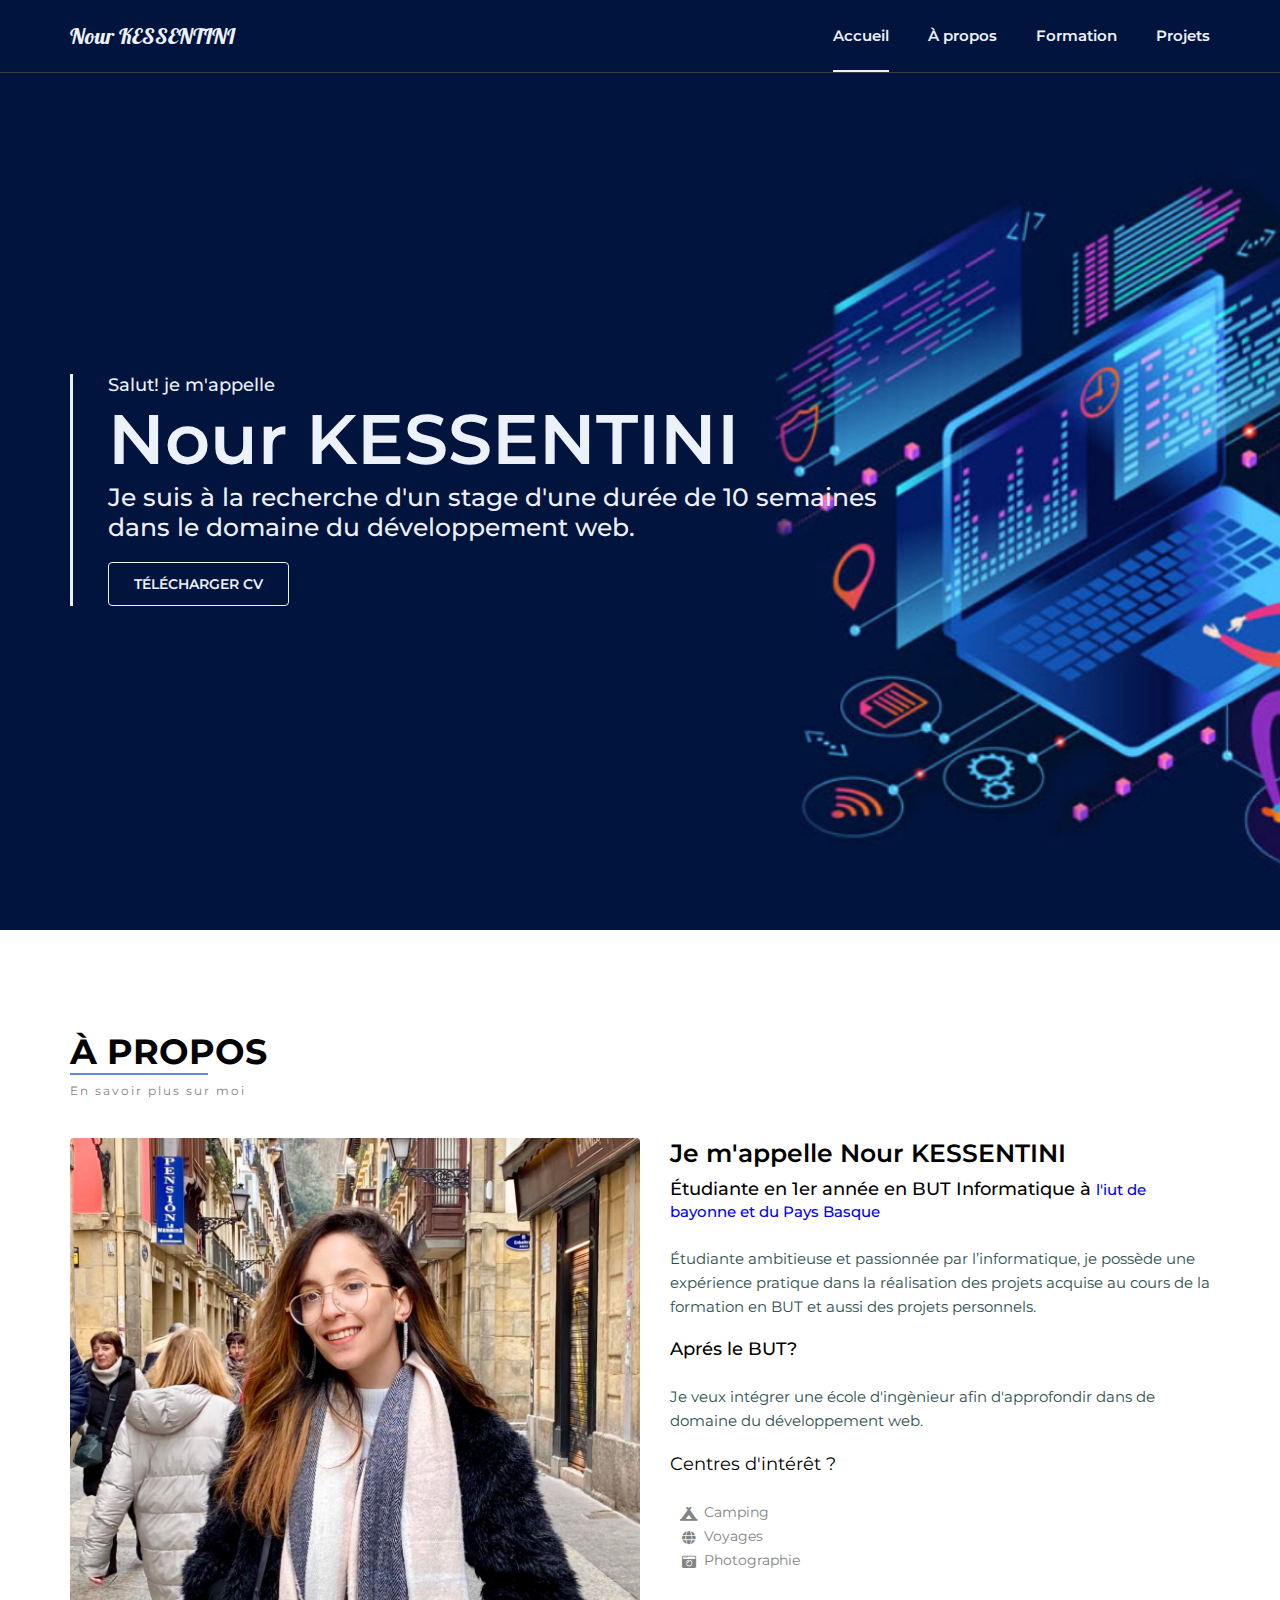
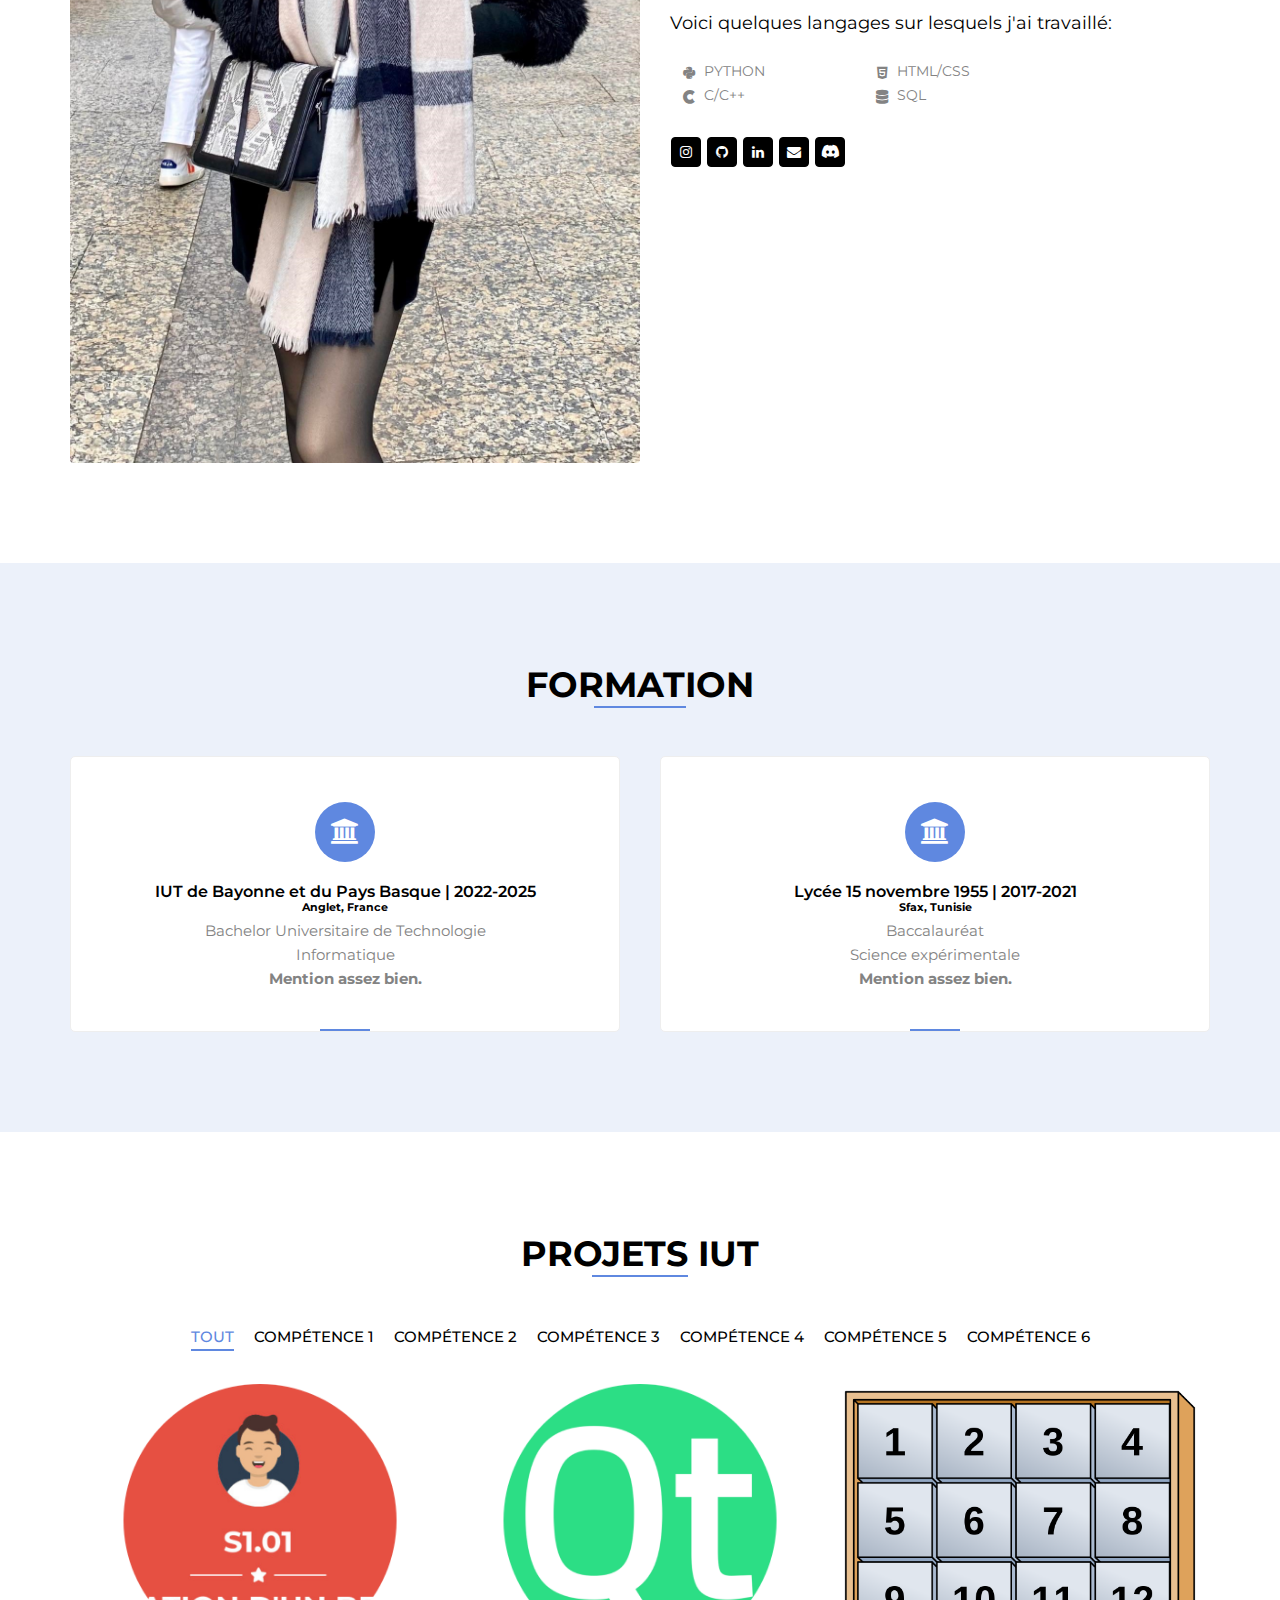
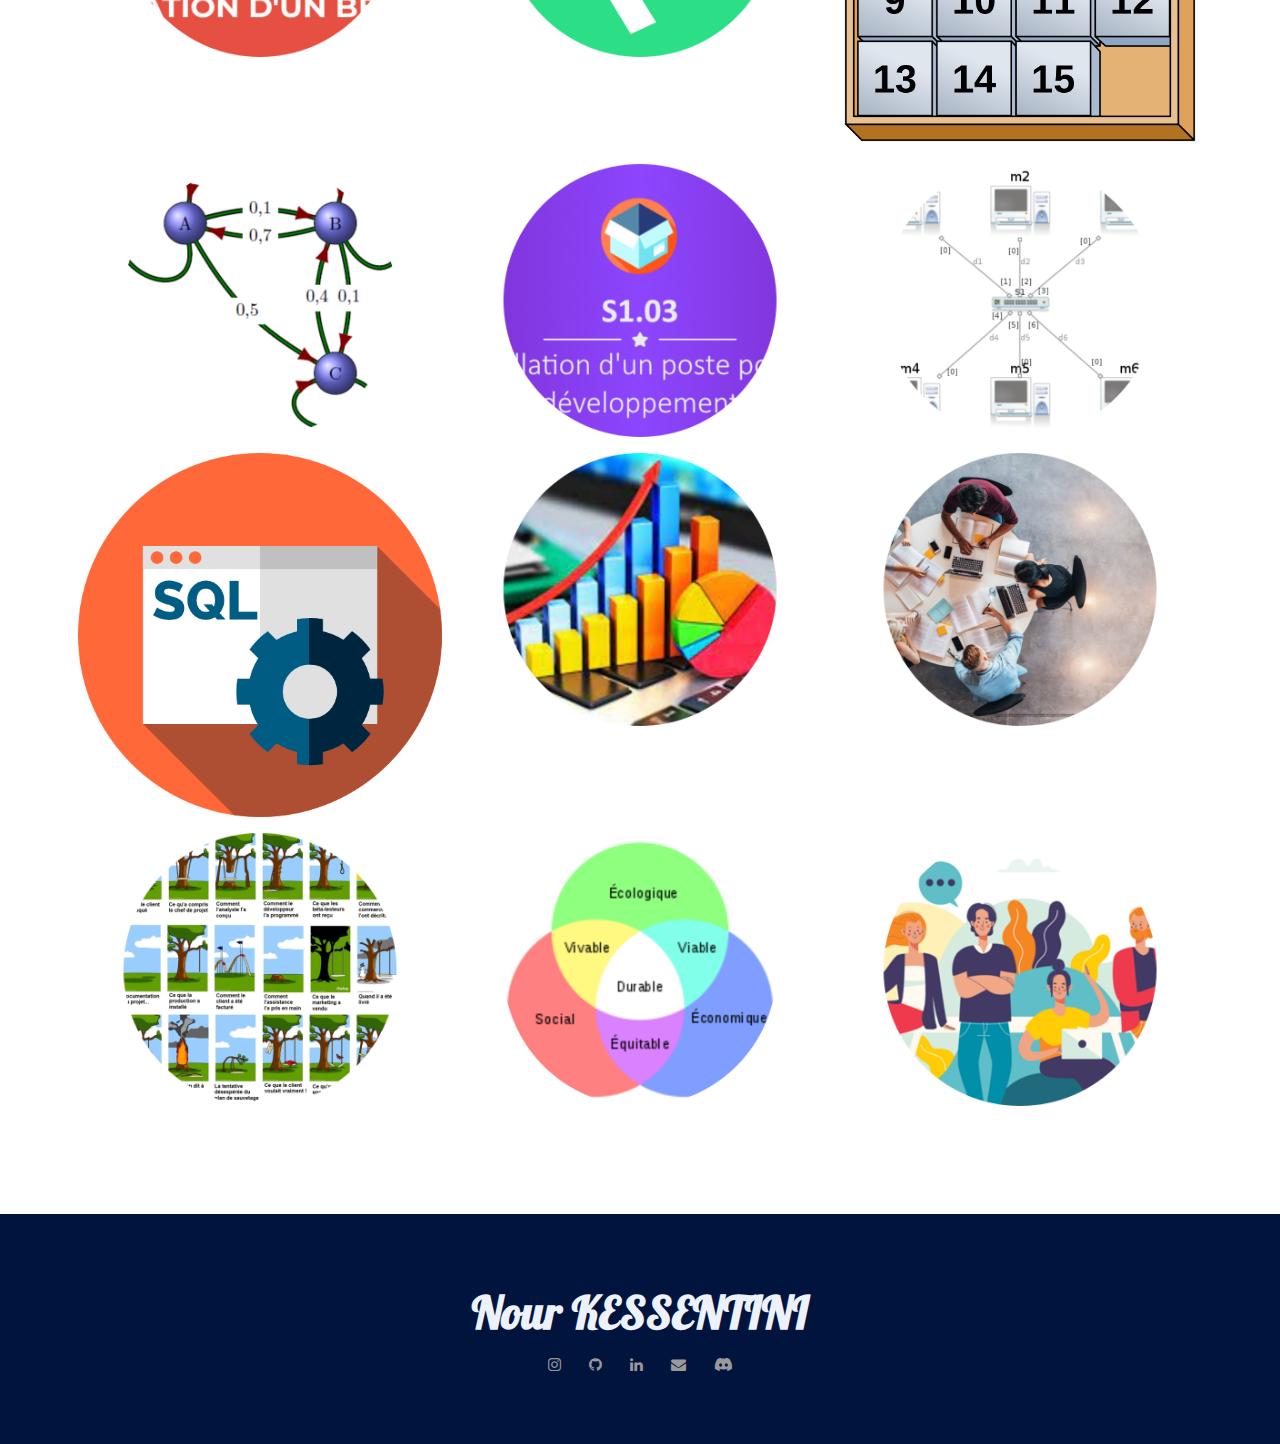
==== index.html @ 03d0f705 "template" ====
<!DOCTYPE html>
<html lang="fr">


<head>
   <meta charset="UTF-8" />
   <meta name="viewport" content="width=device-width, initial-scale=1.0" />
   <meta name="keywords" content="HTML, CSS, JavaScript">
   <meta name="description"
      content="A clean, beautiful and responsive portfolio template for Developers! using only Html, CSS, and JavaScript">
   <meta name="author" content="Nour Kessentini">
   <title>Nour KESSENTINI</title>
   <link href="./css/header.css" rel="stylesheet" />
   <link href="./css/main.css" rel="stylesheet" />
   <link href="./css/home.css" rel="stylesheet" />
   <link href="./css/about.css" rel="stylesheet" />
   <link href="./css/service.css" rel="stylesheet" />
   <link href="./css/portfolio.css" rel="stylesheet" />
   <link href="./css/testimonials.css" rel="stylesheet" />
   <link href="./css/testimonials.css" rel="stylesheet" />
   <link href="./css/blog.css" rel="stylesheet" />
   <link href="./css/contact.css" rel="stylesheet" />
   <link href="./css/footer.css" rel="stylesheet" />
</head>

<body>
   <header>
      <div class="container">
         <div class="row">
            <div class="brand-name">
               <a href="index.html" class="logo">Nour KESSENTINI</a>
            </div>
            <div class="hamburger">
               <i class="fa fa-bars"></i>
            </div>
            <div class="navbar">
               <ul>
                  <li><a href="#home" class="active">Accueil</a></li>
                  <li><a href="#about">À propos</a></li>
                  <li><a href="#Formation">Formation</a></li>
                  <li><a href="#Projets">Projets</a></li>
               </ul>
            </div>
         </div>
      </div>
   </header>
   <section class="home" id="home">
      <div class="container">
         <div class="row full-screen">
            <div class="home-content">
               <div class="block">
                  <h6>Salut! je m'appelle</h6>
                  <h1>Nour KESSENTINI</h1>
                  <h3>Je suis à la recherche d'un stage d'une durée de 10 semaines dans le domaine du développement web.
                  </h3>
                  <div class="cv-btn">
                     <a target="_blank" href="img/kessentiniNour.pdf" download>Télécharger CV</a>
                  </div>
               </div>
            </div>
         </div>
      </div>
   </section>
   <section class="about" id="about">
      <div class="container">
         <div class="row">
            <div class="title">
               <h1>À propos</h1>
               <p>En savoir plus sur moi</p>
            </div>
         </div>
         <div class="row">
            <div class="about-content">
               <div class="row">

                  <div class="img">
                     <img src="img/myimg3.jpg" alt='me' />
                  </div>
                  <div class="text">
                     <h4>Je m'appelle Nour KESSENTINI</h4>
                     <h6>Étudiante en 1er année en BUT Informatique à <a target="_blank"
                           href="https://www.iutbayonne.univ-pau.fr/">l'iut
                           de bayonne et du Pays Basque</a>
                     </h6>
                     <p>Étudiante ambitieuse et passionnée par l’informatique, je possède une expérience
                        pratique dans la réalisation des projets acquise au cours de la formation en BUT et
                        aussi des projets personnels.
                     </p>
                     <br>
                     <h6>Aprés le BUT?</h6>
                     <p>Je veux intégrer une école d'ingènieur afin d'approfondir dans de domaine du développement web.
                     </p>
                     <div class="skills">
                        <h6>Centres d'intérêt ?</h6>
                        <div class="skills-list">
                           <ul class="fa-ul">
                              <li><span class="fa-li"><i class="fas fa-campground"></i></span>Camping</li>
                              <li><span class="fa-li"><i class="fas fa-globe"></i></span>Voyages</li>
                              <li><span class="fa-li"><i class="fas fa-camera-retro"></i></span>Photographie</li>
                           </ul>
                        </div>
                     </div>
                     <div class="skills">
                        <h6>Voici quelques langages sur lesquels j'ai travaillé:</h6>
                        <div class="skills-list">
                           <ul class="fa-ul">
                              <li><span class="fa-li"><i class="fab fa-python"></i></span>PYTHON</li>
                              <li><span class="fa-li"><i class="fab fa-cuttlefish"></i></span>C/C++</li>

                           </ul>
                           <ul class="fa-ul">
                              <li><span class="fa-li"><i class="fab fa-html5"></i></span>HTML/CSS</li>
                              <li><span class="fa-li"><i class="fas fa-database"></i></span>SQL</li>
                           </ul>
                        </div>
                     </div>
                     <div class="social">
                        <a target="_blank" href="https://www.instagram.com/nour_ksentini/"><i
                              class="fa fa-instagram"></i></a>
                        <a target="_blank" href="https://github.com/nourkessentini"><i class="fa fa-github"></i></a>
                        <a target="_blank" href="https://www.linkedin.com/in/nour-kessentini-a03a59263/"><i
                              class="fa fa-linkedin"></i></a>
                        <a target="_blank" href="mailto:Kesentininour123@gmail.com"><i class="fa fa-envelope"></i></a>
                        <a target="_blank" href="https://discordapp.com/users/1016332114137989231
                        /"><i class="fab fa-discord" style="color:white"></i></a>
                     </div>
                  </div>
               </div>
            </div>
         </div>
   </section>
   <section class="services" id="Formation">
      <div class="container">
         <div class="row">
            <div class="title text-center">
               <h1>Formation</h1>
            </div>
         </div>
         <div class="row">
            <div class="service-content">
               <div class="box">
                  <div class="icon"><i class="fa fa-university"></i></div>
                  <h5>IUT de Bayonne et du Pays Basque | 2022-2025</h5>
                  <h6>Anglet, France</h6>
                  <p>Bachelor Universitaire de Technologie <br>
                     Informatique<br>
                     <b>Mention assez bien.</b><br>
                  </p>
               </div>
               <div class="box">
                  <div class="icon"><i class="fa fa-university"></i></div>
                  <h5>Lycée 15 novembre 1955 | 2017-2021</h5>
                  <h6>Sfax, Tunisie</h6>
                  <p>Baccalauréat<br>
                     Science expérimentale<br>
                     <b>Mention assez bien.</b><br>
                  </p>
               </div>
            </div>
         </div>
      </div>
   </section>
   <section class="portfolio" id="Projets">
      <div class="container">
         <div class="row">
            <div class="title text-center">
               <h1>Projets IUT</h1>
            </div>
         </div>
         <div class="row">
            <div class="filter-btn">
               <ul id="filterBtn">
                  <li class="active" data-target="all">Tout</li>
                  <li data-target="c1">Compétence 1</li>
                  <li data-target="c2">Compétence 2</li>
                  <li data-target="c3">Compétence 3</li>
                  <li data-target="c4">Compétence 4</li>
                  <li data-target="c5">Compétence 5</li>
                  <li data-target="c6">Compétence 6</li>
               </ul>
            </div>
         </div>
         <div class="row">
            <div class="gallery">
               <div class="item" data-id="c1">
                  <div class="inner">
                     <img src="./img/portfolio/s1.01.png" alt="portfolio" />
                     <div class="overlay">
                        <span class="fa fa-plus"></span>
                        <center>
                           <h4>S1.01</h4>
                        </center>
                        <a target="_blank" href="S3.01A-Developpement-d-application-et-Gestion-de-projet-V-1-5.zip"><i
                              class="fa fa-download"></i></a>
                     </div>
                  </div>
               </div>
               <div class="item" data-id="c1">
                  <div class="inner">
                     <img src="./img/portfolio/s2.01.png" alt="portfolio" />
                     <div class="overlay">
                        <span class="fa fa-plus"></span>
                        <center>
                           <h4>S2.01</h4>
                        </center>
                        <a target="_blank" href="S3.01A-Developpement-d-application-et-Gestion-de-projet-V-1-5.zip"><i
                              class="fa fa-download"></i></a>
                     </div>
                  </div>
               </div>

               <div class="item" data-id="c2">
                  <div class="inner">
                     <img src="./img/portfolio/s1.02.png" alt="portfolio" />
                     <div class="overlay">
                        <span class="fa fa-plus"></span>
                        <center>
                           <h4>S1.02</h4>
                        </center>
                        <a target="_blank" href="S3.01A-Developpement-d-application-et-Gestion-de-projet-V-1-5.zip"><i
                              class="fa fa-download"></i></a>
                     </div>
                  </div>
               </div>
               <div class="item" data-id="c2">
                  <div class="inner">
                     <img src="./img/portfolio/s2.02.png" alt="portfolio" />
                     <div class="overlay">
                        <span class="fa fa-plus"></span>
                        <center>
                           <h4>S2.02</h4>
                        </center>
                        <a target="_blank" href="S3.01A-Developpement-d-application-et-Gestion-de-projet-V-1-5.zip"><i
                              class="fa fa-download"></i></a>
                     </div>
                  </div>
               </div>

               <div class="item" data-id="c3">
                  <div class="inner">
                     <img src="./img/portfolio/s1.03.png" alt="portfolio" />
                     <div class="overlay">
                        <span class="fa fa-plus"></span>
                        <center>
                           <h4>S1.03</h4>
                        </center>
                        <a target="_blank" href="S3.01A-Developpement-d-application-et-Gestion-de-projet-V-1-5.zip"><i
                              class="fa fa-download"></i></a>
                     </div>
                  </div>
               </div>
               <div class="item" data-id="c3">
                  <div class="inner">
                     <img src="./img/portfolio/s2.03.png" alt="portfolio" />
                     <div class="overlay">
                        <span class="fa fa-plus"></span>
                        <center>
                           <h4>S2.03</h4>
                        </center>
                        <a target="_blank" href="S3.01A-Developpement-d-application-et-Gestion-de-projet-V-1-5.zip"><i
                              class="fa fa-download"></i></a>
                     </div>
                  </div>
               </div>

               <div class="item" data-id="c4">
                  <div class="inner">
                     <img src="./img/portfolio/s1.04.png" alt="portfolio" />
                     <div class="overlay">
                        <span class="fa fa-plus"></span>
                        <center>
                           <h4>S1.04</h4>
                        </center>
                        <a target="_blank" href="S3.01A-Developpement-d-application-et-Gestion-de-projet-V-1-5.zip"><i
                              class="fa fa-download"></i></a>
                     </div>
                  </div>
               </div>
               <div class="item" data-id="c4">
                  <div class="inner">
                     <img src="./img/portfolio/s2.04.png" alt="portfolio" />
                     <div class="overlay">
                        <span class="fa fa-plus"></span>
                        <center>
                           <h4>S2.04</h4>
                        </center>
                        <a target="_blank" href="S3.01A-Developpement-d-application-et-Gestion-de-projet-V-1-5.zip"><i
                              class="fa fa-download"></i></a>
                     </div>
                  </div>
               </div>

               <div class="item" data-id="c5">
                  <div class="inner">
                     <img src="./img/portfolio/s1.05.png" alt="portfolio" />
                     <div class="overlay">
                        <span class="fa fa-plus"></span>
                        <center>
                           <h4>S1.05</h4>
                        </center>
                        <a target="_blank" href="S3.01A-Developpement-d-application-et-Gestion-de-projet-V-1-5.zip"><i
                              class="fa fa-download"></i></a>
                     </div>
                  </div>
               </div>
               <div class="item" data-id="c5">
                  <div class="inner">
                     <img src="./img/portfolio/s2.05.png" alt="portfolio" />
                     <div class="overlay">
                        <span class="fa fa-plus"></span>
                        <center>
                           <h4>S2.05</h4>
                        </center>
                        <a target="_blank" href="S3.01A-Developpement-d-application-et-Gestion-de-projet-V-1-5.zip"><i
                              class="fa fa-download"></i></a>
                     </div>
                  </div>
               </div>

               <div class="item" data-id="c6">
                  <div class="inner">
                     <img src="./img/portfolio/s1.06.png" alt="portfolio" />
                     <div class="overlay">
                        <span class="fa fa-plus"></span>
                        <center>
                           <h4>S1.06</h4>
                        </center>
                        <a target="_blank" href="S3.01A-Developpement-d-application-et-Gestion-de-projet-V-1-5.zip"><i
                              class="fa fa-download"></i></a>
                     </div>
                  </div>
               </div>
               <div class="item" data-id="c6">
                  <div class="inner">
                     <img src="./img/portfolio/s2.06.png" alt="portfolio" />
                     <div class="overlay">
                        <span class="fa fa-plus"></span>
                        <center>
                           <h4>S2.06</h4>
                        </center>
                        <a target="_blank" href="S3.01A-Developpement-d-application-et-Gestion-de-projet-V-1-5.zip"><i
                              class="fa fa-download"></i></a>
                     </div>
                  </div>
               </div>

            </div>
         </div>
      </div>
   </section>
   <footer>
      <div class="container">
         <div class="row">
            <div class="footer-logo">Nour KESSENTINI</div>
            <div class="social-link">
               <a target="_blank" href="https://www.instagram.com/nour_ksentini/"><i class="fa fa-instagram"></i></a>
               <a target="_blank" href="https://github.com/nourkessentini"><i class="fa fa-github"></i></a>
               <a target="_blank" href="https://www.linkedin.com/in/nour-kessentini-a03a59263/"><i
                     class="fa fa-linkedin"></i></a>
               <a target="_blank" href="mailto:nourkesentini123@gmail.com"><i class="fa fa-envelope"></i></a>
               <a target="_blank" href="https://discordapp.com/users/1016332114137989231
               /"><i class="fab fa-discord"></i></a>
            </div>
         </div>
      </div>
   </footer>
   <div class="lightbox hide">
      <span class="close-lightbox fa fa-close"></span>
      <img src="" alt="portfolio" />
   </div>
   <script src="./js/app.js"></script>
</body>

</html>
---- css/header.css ----
header {
  position: absolute;
  padding: 0px 15px;
  left: 0px;
  right: 0px;
  border-bottom: 1px solid #423940;
  z-index: 11;
}

.fixed {
  background-color: rgb(236, 241, 250);
  position: fixed;
  border-color: #eee;
  animation: fixHeader 1s ease;
  z-index: 11;
}

@keyframes fixHeader {
  0% {
    transform: translateY(-100%);
  }

  100% {
    transform: translateY(0%);
  }
}

.container {
  max-width: 1140px;
  margin: auto;
}

header .row {
  justify-content: space-between;
  align-items: center;
}

.brand-name a {
  font-size: 22px;
  font-weight: 500;
  color: rgb(236, 241, 250);
  position: relative;
  font-family: 'Lobster', cursive;
}
.brand-b a{
  font-size: 22px;
  font-weight: 500;
  color: black;
  position: relative;
  font-family: 'Lobster', cursive;
}


.fixed .brand-name a {
  color: #000;
}

.hamburger .fa {
  font-size: 20px;
  background-color: rgb(236, 241, 250);
  color: #01143e;
  display: none;
  height: 30px;
  width: 35px;
  border-radius: 2px;
  line-height: 30px;
  text-align: center;
  cursor: pointer;
  border: 1px solid #eee;
}

.navbar ul {
  list-style: none;
  margin: 0;
  padding: 0;
}

.navbar ul li {
  display: inline;
  margin-left: 35px;
}

.navbar ul li a {
  font-size: 15px;
  line-height: 72px;
  color: rgb(236, 241, 250);
  font-weight: 600;
  /* display: block; */
  position: relative;
}

.fixed .navbar ul li a {
  color: #000;
}

.navbar ul li a::before {
  content: "";
  height: 2px;
  background-color: rgb(236, 241, 250);
  width: 0%;
  position: absolute;
  right: 0px;
  bottom: -27px;
  cursor: pointer;
  transition: all 0.5s ease;
}

.fixed .navbar ul li a::before {
  background-color: #5f88e0;
}

.navbar ul li a:hover::before {
  width: 100%;
  left: 0px;
}

.navbar ul li a.active::before {
  width: 100%;
  left: 0;
}
---- css/main.css ----
@import url("https://fonts.googleapis.com/css2?family=Montserrat:wght@300;400;500;600;700&display=swap");
@import url('https://fonts.googleapis.com/css2?family=Lobster&display=swap');

@import url("https://cdnjs.cloudflare.com/ajax/libs/font-awesome/5.13.0/css/all.min.css");
@import url("https://stackpath.bootstrapcdn.com/font-awesome/4.7.0/css/font-awesome.min.css");

html {
  scroll-behavior: smooth;
}

body {
  margin: 0;
  font-family: "Montserrat", sans-serif;
  background-color: rgb(236, 241, 250);
}

* {
  box-sizing: border-box;
  margin: 0;
}

a {
  text-decoration: none;
  font-size: 15px;
}

.row {
  display: flex;
  flex-wrap: wrap;
}

.title {
  flex: 0 0 100%;
  max-width: 100%;
  margin-bottom: 40px;
}

.title h1 {
  color: #000;
  display: inline-block;
  font-size: 35px;
  font-weight: 700;
  text-transform: uppercase;
  margin: 0px 0px 10px;
  position: relative;
}

.title h1::before {
  content: "";
  left: 0;
  right: 30%;
  position: absolute;
  height: 2px;
  background-color: #5f88e0;
  bottom: -2px;
}

.title p {
  font-size: 12px;
  color: #838383;
  font-weight: 400;
  letter-spacing: 2px;
}

.text-center {
  text-align: center !important;
}

.text-right {
  text-align: right !important;
}

.text-left {
  text-align: left !important;
}

.align-items-center {
  align-items: center;
}

.space-between {
  justify-content: space-between;
}

.button {
  flex: 0 0 33.33%;
  max-width: 33.33%;
  text-align: right;
}

.button a {
  font-size: 14px;
  color: rgb(236, 241, 250);
  background-color: transparent;
  border: 1.5px solid rgb(236, 241, 250);
  border-radius: 4px;
  padding: 12px 25px;
  display: inline-block;
  text-transform: uppercase;
  font-weight: 600;
  cursor: pointer;
  transition: all 0.5s ease;
}

.button a:hover {
  background-color: #fff;
  color: #000;
}

@media(max-width: 991px) {
  .block h1 {
    font-size: 50px;
  }
}

@media(max-width: 767px) {
  .home .home-content .block h1 {
    font-size: 40px;
  }

  .home .home-content .block h3 {
    font-size: 25px;
  }

  header {
    padding: 15px;
    position: fixed;
    background-color: rgb(236, 241, 250);
    border-bottom: 1px solid #eee;
  }

  .brand-name .logo {
    color: #01143e;
  }

  .hamburger .fa {

    display: inline-block;
  }

  .navbar {
    position: absolute;
    background-color: rgb(236, 241, 250);
    width: 100%;
    left: 0px;
    top: 60px;
    padding: 15px;
    border-top: 1px solid #eee;
    border-bottom: 1px solid #eee;
    display: none;
  }

  .navbar .show {
    display: block;
  }

  .navbar ul li {
    display: block;
    margin-left: 0;

  }

  .navbar ul li a {
    line-height: 42px;
    color: #01143e;
  }

  .navbar ul li a::before {
    bottom: -3px;
    background-color: #01143e;
  }

  .about .img {
    flex: 0 0 100%;
    max-width: 100%;
  }

  .about .text {
    flex: 0 0 100%;
    max-width: 100%;
    padding-left: 0px;
    padding-top: 30px;
  }

  .service-content .box {
    padding: 30px;
    flex: 0 0 100%;
    max-width: 100%;
  }

  .gallery .item {
    flex: 0 0 50%;
    max-width: 50%;
    position: relative;
    padding: 8px;
  }

  .message .container .row .message-text {
    flex: 0 0 100%;
    max-width: 100%;
  }

  .message .button {
    flex: 0 0 100%;
    max-width: 100%;
    text-align: left;

  }

  .blog-content {
    padding: 40px 20px;
  }

  .blog-content .blog-box {
    flex: 0 0 100%;
    max-width: 100%;
    margin-bottom: 40px;
  }

  .contact-form {
    padding: 20px;
  }

  .contact-form .col-6 {
    flex: 0 0 100%;
    max-width: 100%;
  }
}

@media(max-width: 500px) {
  .home .home-content .block {
    padding-left: 20px;
  }

  .home .home-content .block h1 {
    font-size: 30px;
  }

  .home .home-content .block h3 {
    font-size: 15px;
  }

  .about .about-content .social a {
    margin: 0px 3px;
  }

  .gallery .item {
    flex: 0 0 100%;
    max-width: 100%;
  }

  .testimonials-box .testimonials-img {
    flex-wrap: wrap;
    text-align: center;
  }

  .testimonials-img .test-img {
    flex: 0 0 100%;
    max-width: 100%;

  }
}
---- css/home.css ----
.home {
  min-height: 100vh;
  background-image: url("../img/hero.png");
  background-size: cover;
  background-position: center;
  padding: 15px;
}

.full-screen {
  min-height: 100vh;
}
.home-content {
  display: flex;
  flex-wrap: wrap;
  align-items: center;
  flex: 0 0 100%;
  max-width: 100%;
}

.block {
  flex: 0 0 75%;
  max-width: 75%;
  color: rgb(236, 241, 250);
  padding-left: 35px;
  border-left: 3px solid rgb(236, 241, 250);
  margin-top: 50px;
}
.block h1 {
  font-size: 70px;
  font-weight: 600;
  margin: 0;
  padding: 0;
}
.block h3 {
  font-size: 25px;
  font-weight: 500;
  margin: 0;
  padding: 0;
}
.block h6 {
  font-size: 18px;
  font-weight: 500;
  margin: 0;
  padding: 0;
}
.cv-btn {
  padding-top: 20px;
}
.cv-btn a {
  font-size: 14px;
  color: rgb(236, 241, 250);
  background-color: transparent;
  border: 1px solid rgb(236, 241, 250);
  border-radius: 4px;
  padding: 12px 25px;
  display: inline-block;
  text-transform: uppercase;
  font-weight: 600;
  cursor: pointer;
  transition: all 0.5s ease;
}
.cv-btn a:hover {
  background-color: #fff;
  color: #000;
}
---- css/about.css ----
.about {
  padding: 100px 15px;
  background-color: #fff;
}

.img {
  flex: 0 0 50%;
  max-width: 50%;
}

.img img {
  width: 100%;
  border-radius: 4px;
  display: block;
}

.text {
  flex: 0 0 50%;
  max-width: 50%;
  padding-left: 30px;
}

.text h4 {
  font-size: 25px;
  font-weight: 600;
  margin: 0 0 10px;
  color: #000;
}

.text h6 {
  font-size: 18px;
  font-weight: 500;
  margin: 0 0 25px;
  color: #000;
}

.text h6 span {
  color: #5f88e0;
  position: relative;
}

.text h6 span::before {
  content: "";
  left: 0;
  right: 90%;
  position: absolute;
  height: 2px;
  bottom: 0px;
  transition: all 0.5s ease;
}

.text h6 span:hover::before {
  content: "";
  left: 0;
  right: 0;
  position: absolute;
  height: 2px;
  background-color: #5f88e0;
  bottom: 0px;
}

.text p {
  font-size: 15px;
  font-weight: 400;
  line-height: 24px;
  color: darkslategrey;
}
ul li{
  font-size: 15px;
  font-weight: 400;
  line-height: 24px;
  color: darkslategrey;
}
.skills {
  padding: 20px 0px;
}

.skills h6 {
  font-size: 18px;
  font-weight: 400;
  margin: 0 0 25px;
  color: #000;
}

.skills-list {
  width: 300px;
  display: flex;
  justify-content: space-between;
}

.fa-ul li {
  font-size: 14px;
  font-weight: 400;
  color: #838383
}

.fa-ul .fa-li {
  font-size: 14px;
  font-weight: 400;
  color: #838383
}

.social {
  padding-top: 10px;
}

.social a {
  height: 30px;
  width: 30px;
  background-color: #000;
  display: inline-block;
  border: 1px solid #000;
  border-radius: 4px;
  line-height: 28px;
  text-align: center;
  margin: 0px 1px;
  transition: all 0.5s ease;
  -webkit-transition: all 0.5s ease;
}

.social a:hover {
  background-color: transparent;
  color: #000;
}

.social a .fa {
  color: #fff;
  font-size: 14px;
}

.social a .fa:hover {
  color: #000;
}
---- css/service.css ----
.services {
  background-color: rgb(236, 241, 250);
  padding: 100px 15px 70px;
}

.services .container .row .title h1::before {
  left: 30%;
}

.service-content {
  flex: 0 0 100%;
  max-width: 100%;
  display: flex;
  flex-wrap: wrap;
  justify-content: space-between;
}

.box {
  background-color: #fff;
  flex: 0 0 calc(50% - 20px);
  max-width: calc(50% - 20px);
  margin-bottom: 30px;
  border: 1px solid #eee;
  border-radius: 5px;
  padding: 30px;
  text-align: center;
  position: relative;
}

.box::before {
  content: "";
  height: 2px;
  background-color: #5f88e0;
  position: absolute;
  bottom: 0px;
  width: 50px;
  left: 0;
  right: 0;
  margin: auto;
  transition: all 0.5s ease;
}

.box:hover::before {
  width: 100%;
}

.box .icon {
  height: 60px;
  width: 60px;
  background-color: #5f88e0;
  margin: 15px auto 20px;
  border-radius: 50%;
}

.box .icon .fa {
  font-size: 25px;
  color: #fff;
  line-height: 60px;
}

.box .icon .fas {
  font-size: 25px;
  color: #fff;
  line-height: 60px;
}

.box h5 {
  font-size: 16px;
  font-weight: 600;
  color: #000;
  margin: 0;
}

.box p {
  font-size: 15px;
  font-weight: 400;
  line-height: 24px;
  color: #838383;
  margin: 5px 0 10px;
}
---- css/portfolio.css ----
.portfolio {
    background-color: #fff;
    padding: 100px 15px;
}

.portfolio .container .row .title h1::before {
    left: 30%;
}

.filter-btn {
    flex: 0 0 100%;
    max-width: 100%;
}

.filter-btn ul {
    list-style: none;
    text-align: center;
    padding: 0;
}

.filter-btn ul li {
    color: #000;
    font-weight: 500;
    font-size: 15px;
    display: inline-block;
    margin: 0px 8px;
    text-transform: uppercase;
    cursor: pointer;
    padding-bottom: 0;
}

.filter-btn ul li.active {
    color: #5f88e0;
    border-bottom: 2px solid #5f88e0;
}

.filter-btn {
    margin-bottom: 25px;
}

.gallery {
    flex: 0 0 100%;
    max-width: 100%;
    display: flex;
    flex-wrap: wrap;
}

.item {
    flex: 0 0 33.33%;
    max-width: 33.33%;
    position: relative;
    padding: 8px;
    margin: 0 auto;
}

.item a {
    font-size: 14px;
    color: white;
    text-transform: uppercase;
    font-weight: 600;
    display: inline-block;
    border-bottom: 2px solid #5f88e0;
    -webkit-transition: all 0.5s ease;
    transition: all 0.5s ease;
}

.inner {
    position: relative;
}

.item img {
    width: 100%;
    display: block;
}

.item .overlay {
    position: absolute;
    left: 0;
    top: 0;
    bottom: 0;
    right: 0;
    background-color: rgba(0, 0, 0, 0.6);
    z-index: 10;
    display: flex;
    flex-wrap: nowrap;
    flex-direction: column;
    align-items: center;
    justify-content: center;
    opacity: 0;
    transition: all 0.5s ease;
}

.item:hover .overlay {
    opacity: 1;
}

.overlay .fa {
    height: 50px;
    width: 50px;
    background-color: #5f88e0;
    color: #fff;
    display: inline-block;
    text-align: center;
    line-height: 50px;
    border-radius: 50%;
    cursor: pointer;
}

.item:hover .overlay .fa {
    animation: galleryIcon 0.8s ease;
    -webkit-animation: galleryIcon 0.8s ease;
}

@keyframes galleryIcon {
    0% {
        transform: translate(-20px);
        opacity: 0;
    }

    100% {
        transform: translate(0);
        opacity: 1;
    }
}

.overlay h4 {
    margin-top: 15px;
    font-size: 25px;
    font-weight: 600;
    color: #fff;
}

.item:hover .overlay h4 {
    animation: galleryText 0.8s ease;
    -webkit-animation: galleryText 0.8s ease;
}

@keyframes galleryText {
    0% {
        transform: translate(20px);
        opacity: 0;
    }

    100% {
        transform: translate(0);
        opacity: 1;
    }
}

.lightbox {
    position: fixed;
    left: 0;
    right: 0;
    top: 0;
    bottom: 0;
    z-index: 100;
    background-color: rgba(0, 0, 0, 0.6);
    justify-content: center;
    align-items: center;
}

.show {
    display: flex;
}

.hide {
    display: none;
}

.close-lightbox {
    height: 35px;
    width: 35px;
    background-color: #5f88e0;
    color: #fff;
    text-align: center;
    line-height: 35px;
    position: absolute;
    right: 10px;
    top: 10px;
    cursor: pointer;
    border-radius: 50%;
    z-index: 101;
}

.lightbox img {
    max-width: 90%;
    max-height: 80%;
    display: block;

}

.message {
    background-color: #01143e;
    padding: 40px 15px;
}

.message .message-text {
    flex: 0 0 66.66%;
    max-width: 66.66%;
}

.message .message-text h2 {
    font-size: 20px;
    color: #fff;
    font-weight: 400;
    margin: 0;
    padding: 0;
    line-height: 35px;
}
---- css/testimonials.css ----
.testimonials {
    padding: 100px 0px;
}

.testimonials .title h1::before {
    left: 30%;
}

.testimonials-content {
    position: relative;
    overflow: hidden;
    flex: 0 0 100%;
    max-width: 100%;
}

.testimonials-box {
    float: left;
    transition: margin 1s ease;
}

.testimonials-img {
    background-color: #fff;
    margin-bottom: 15px;
    border: 1px solid rgb(226, 221, 221);
    padding: 40px 20px;
    border-radius: 4px;
    display: flex;
    flex-wrap: nowrap;
    float: left;
    width: 100%;
}

.test-img {
    flex: 0 0 118px;
    max-width: 118px;
}

.test-img img {
    height: 100px;
    width: 100px;
    border-radius: 50%;
}

.testimonials-text p {
    font-size: 15px;
    font-weight: 400;
    line-height: 24px;
    color: #838383;
    margin: 0;
}

.testimonials-text h6 {
    font-size: 16px;
    font-weight: 600;
    color: #000;
    margin: 10px 0 5px;
}

.slider {
    float: left;
    width: 100%;
    text-align: center;
}

.slider div {
    height: 15px;
    width: 15px;
    background-color: #fff;
    border: 1px solid #5f88e0;
    border-radius: 50%;
    display: inline-block;
    margin: 10px 6px;
    cursor: pointer;
}

.slider div.active {
    background-color: #5f88e0;

}
---- css/testimonials.css ----
.testimonials {
    padding: 100px 0px;
}

.testimonials .title h1::before {
    left: 30%;
}

.testimonials-content {
    position: relative;
    overflow: hidden;
    flex: 0 0 100%;
    max-width: 100%;
}

.testimonials-box {
    float: left;
    transition: margin 1s ease;
}

.testimonials-img {
    background-color: #fff;
    margin-bottom: 15px;
    border: 1px solid rgb(226, 221, 221);
    padding: 40px 20px;
    border-radius: 4px;
    display: flex;
    flex-wrap: nowrap;
    float: left;
    width: 100%;
}

.test-img {
    flex: 0 0 118px;
    max-width: 118px;
}

.test-img img {
    height: 100px;
    width: 100px;
    border-radius: 50%;
}

.testimonials-text p {
    font-size: 15px;
    font-weight: 400;
    line-height: 24px;
    color: #838383;
    margin: 0;
}

.testimonials-text h6 {
    font-size: 16px;
    font-weight: 600;
    color: #000;
    margin: 10px 0 5px;
}

.slider {
    float: left;
    width: 100%;
    text-align: center;
}

.slider div {
    height: 15px;
    width: 15px;
    background-color: #fff;
    border: 1px solid #5f88e0;
    border-radius: 50%;
    display: inline-block;
    margin: 10px 6px;
    cursor: pointer;
}

.slider div.active {
    background-color: #5f88e0;

}
---- css/blog.css ----
.blog {
    background-color: #fff;
    padding: 100px 0px;
}

.blog .container .row .title h1::before {
    left: 30%;
}

.blog-content {
    display: flex;
    flex-wrap: wrap;
    flex: 0 0 100%;
    max-width: 100%;
    justify-content: space-between;
}

.blog-box {
    flex: 0 0 calc(50% - 20px);
    max-width: calc(50% - 20px);
    border: 1px solid #ddd;
    background-color: rgb(236, 241, 250);
    border-radius: 5px;
    box-shadow: 0 4px 8px 0 rgba(0, 0, 0, 0.2);
}

.blog-img {
    overflow: hidden;
}

.blog-img img {
    max-width: 100%;
    display: block;
    transition: all 0.5s ease;
}

.blog-box:hover .blog-img img {
    transform: scale(1.1);
}

.blog-info {
    padding: 10px 0;
}

.blog-text {
    padding: 10px 20px 20px 20px;
}

.blog-info span {
    font-size: 12px;
    color: #838383;
    display: inline-block;

}

.blog-info span:nth-child(2) {
    border-left: 1px solid #ddd;
    padding-left: 8px;
    margin-left: 10px;
}

.blog-box h3 {
    font-size: 22px;
    font-weight: 600;
    color: #000;
    margin: 0;
    padding: 0 0 10px;
}

.blog-box p {
    font-size: 15px;
    font-weight: 400;
    line-height: 24px;
    color: #000;
    color: #838383;
    margin: 0 0 10px;
}

.blog-box a {
    font-size: 14px;
    color: #5f88e0;
    text-transform: uppercase;
    font-weight: 600;
    display: inline-block;
    border-bottom: 2px solid #5f88e0;
    -webkit-transition: all 0.5s ease;
    transition: all 0.5s ease;
}

.blog-box a:hover {
    color: #000;
    border-color: #000;
}
---- css/contact.css ----
.contact {
    padding: 100px 15px;
}

.contact .row .title h1::before {
    left: 30%;
}

.contact-form {
    background-color: #fff;
    flex: 0 0 100%;
    max-width: 100%;
    padding: 40px;
    border: 1.5px solid #eee;
    border-radius: 5px;
}

.contact-text {
    flex: 0 0 100%;
    max-width: 100%;
    padding-bottom: 20px;
}

.contact-text h2 {
    font-size: 26px;
    font-weight: 600;
    margin: 0;
    padding: 0;
}

.contact-text p {
    font-size: 15px;
    font-weight: 400;
    line-height: 24px;
    color: #838383;
    margin: 0;
}

.contact-form .row {
    flex-wrap: wrap;
}

.col-6 {
    flex: 0 0 calc(50% - 15px);
    max-width: calc(50% - 15px);
}

.col-6 input {
    border-radius: 5px;
}

.col-12 {
    flex: 0 0 100%;
    max-width: 100%;
}

.form-control {
    height: 45px;
    width: 100%;
    margin-bottom: 15px;
    border: 1px solid #ced4da;
    padding: 6px 12px;
    font-size: 14px;
    font-weight: 400;
    font-family: "Montserrat", sans-serif;

}

.contact-form textarea.form-control {
    height: 120px;
    border-radius: 5px;
}

.form-control::placeholder {
    color: #838383
}

.contact-form .button {
    flex: 0 0 100%;
    max-width: 100%;
}

.contact-form .btn a {
    background-color: #5f88e0;
    float: right;
}

.contact-form .btn a:hover {
    color: #fff;
    background-color: #01143e;
}
---- css/footer.css ----
footer {
    padding: 70px 15px;
    background-color: #01143e;
}

.footer-logo {
    flex: 0 0 100%;
    max-width: 100%;
    text-align: center;
    font-size: 45px;
    font-family: 'Lobster', cursive;
    color: rgb(236, 241, 250);
    font-weight: 900;
}

.social-link {
    flex: 0 0 100%;
    max-width: 100%;
    text-align: center;
    padding-top: 15px;
}

.social-link a {
    color: #999999;
    display: inline-block;
    margin: 0px 12px;
    transition: all 0.5s ease;
}

.social-link a:hover {
    color: rgb(236, 241, 250)
}

.copyright {
    background-color: #01143e;
    border-top: 1px solid #423940;
    padding: 15px;
}

.copyright p {
    margin: 0;
    text-align: center;
    font-size: 14px;
    font-weight: 400;
    color: rgb(236, 241, 250);
}
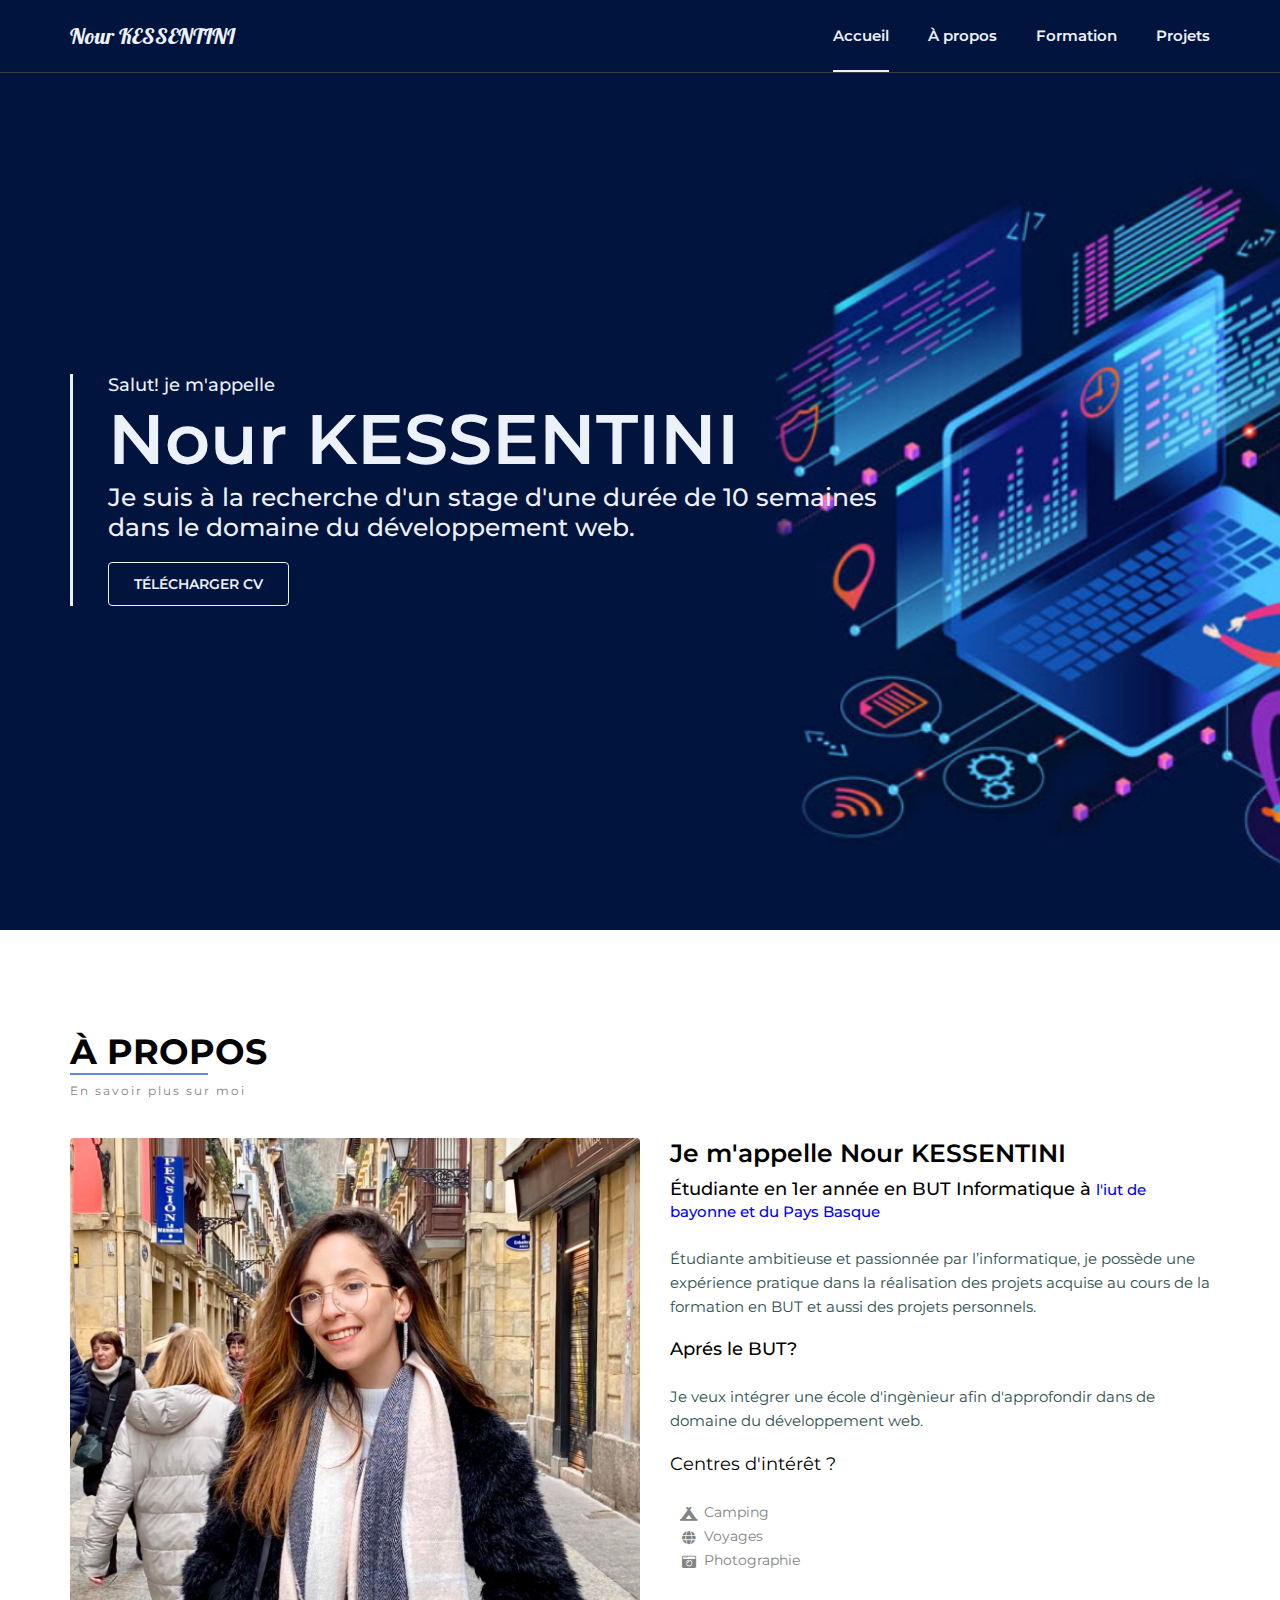
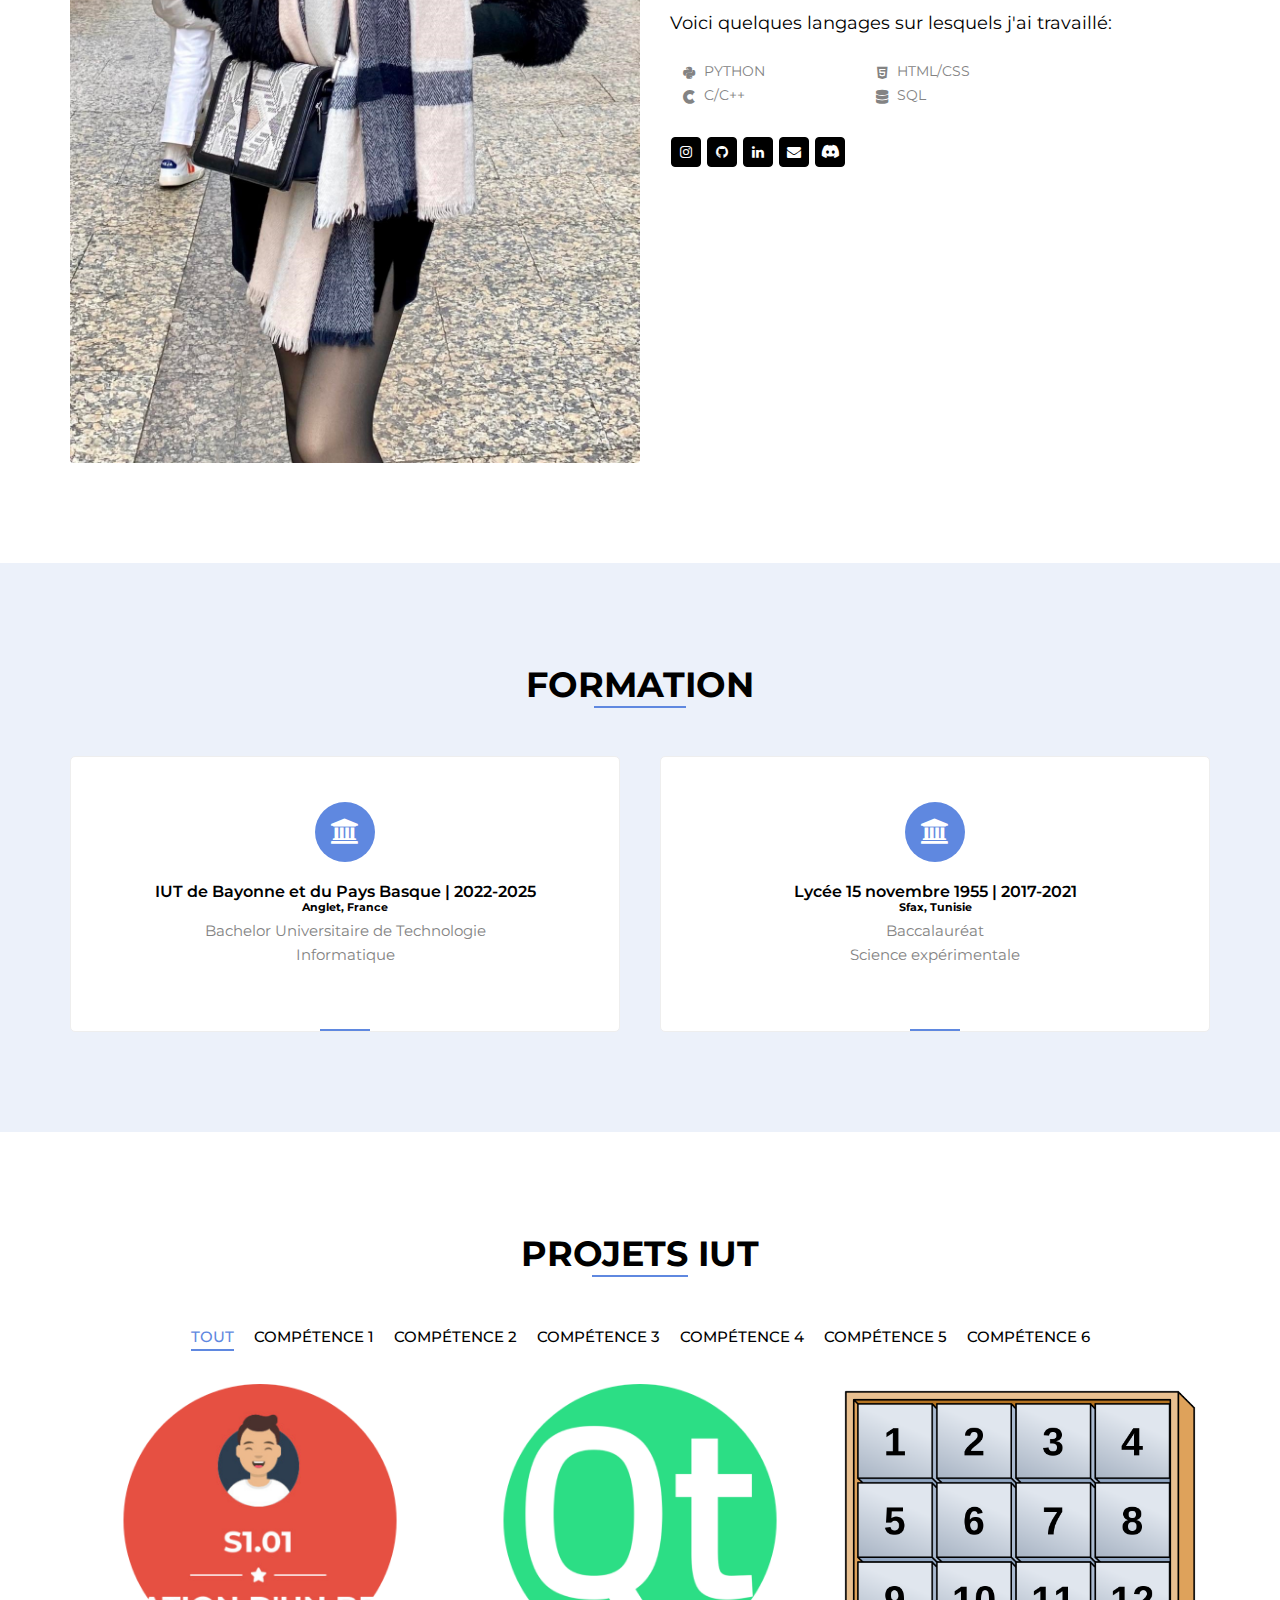
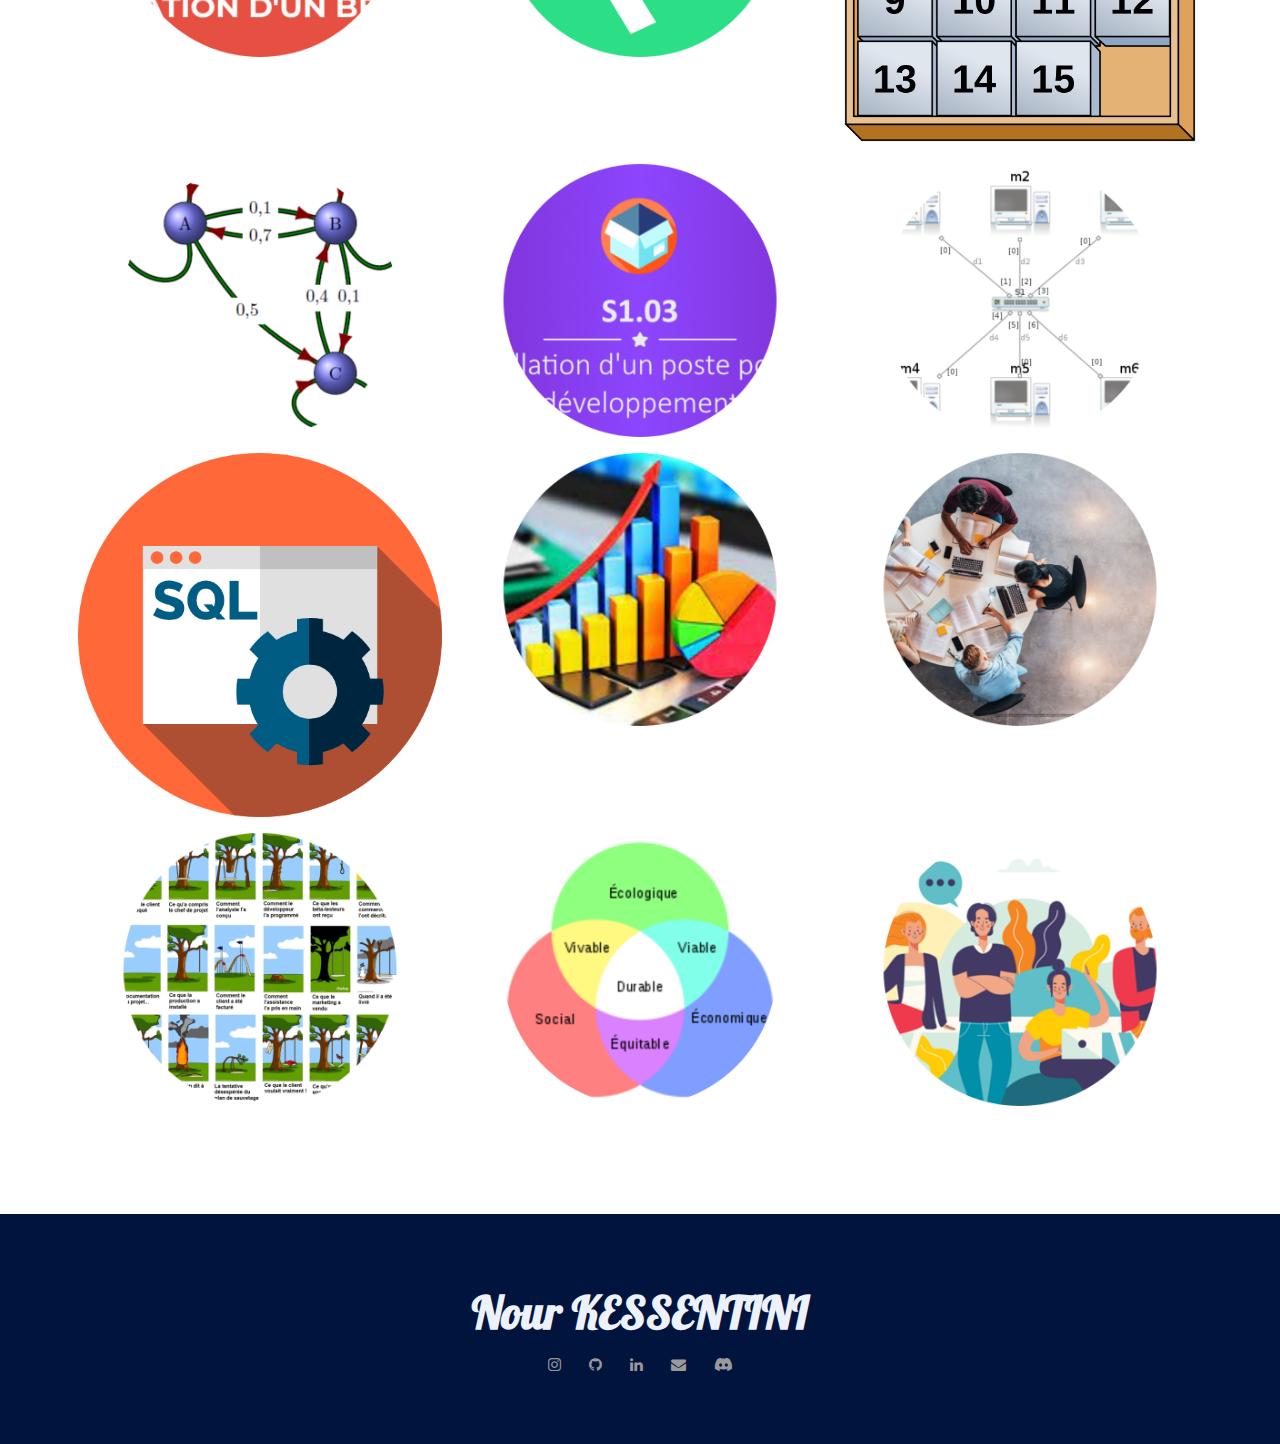
==== commit ebfcb06f: "modifs" ====
--- a/index.html
+++ b/index.html
@@ -144,7 +144,7 @@
                   <h6>Anglet, France</h6>
                   <p>Bachelor Universitaire de Technologie <br>
                      Informatique<br>
-                     <b>Mention assez bien.</b><br>
+                     <br>
                   </p>
                </div>
                <div class="box">
@@ -153,7 +153,7 @@
                   <h6>Sfax, Tunisie</h6>
                   <p>Baccalauréat<br>
                      Science expérimentale<br>
-                     <b>Mention assez bien.</b><br>
+                     <br>
                   </p>
                </div>
             </div>
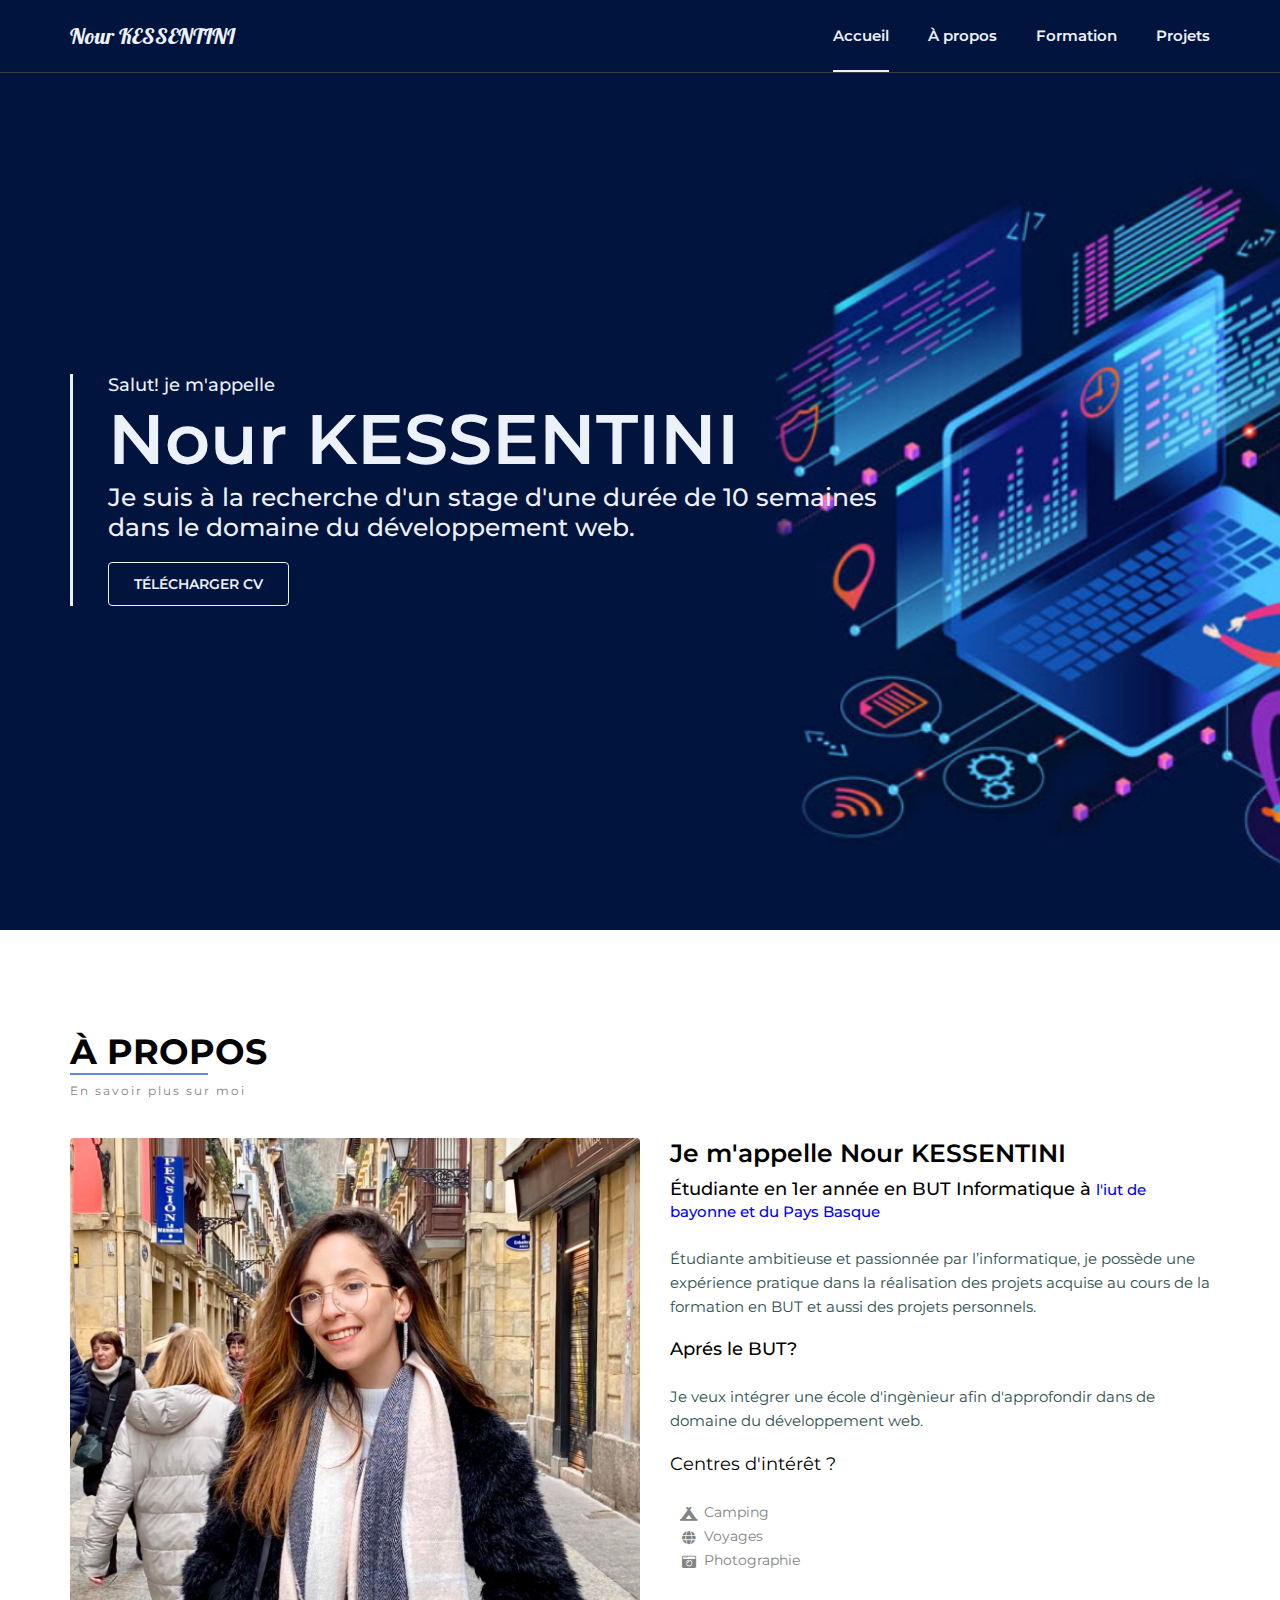
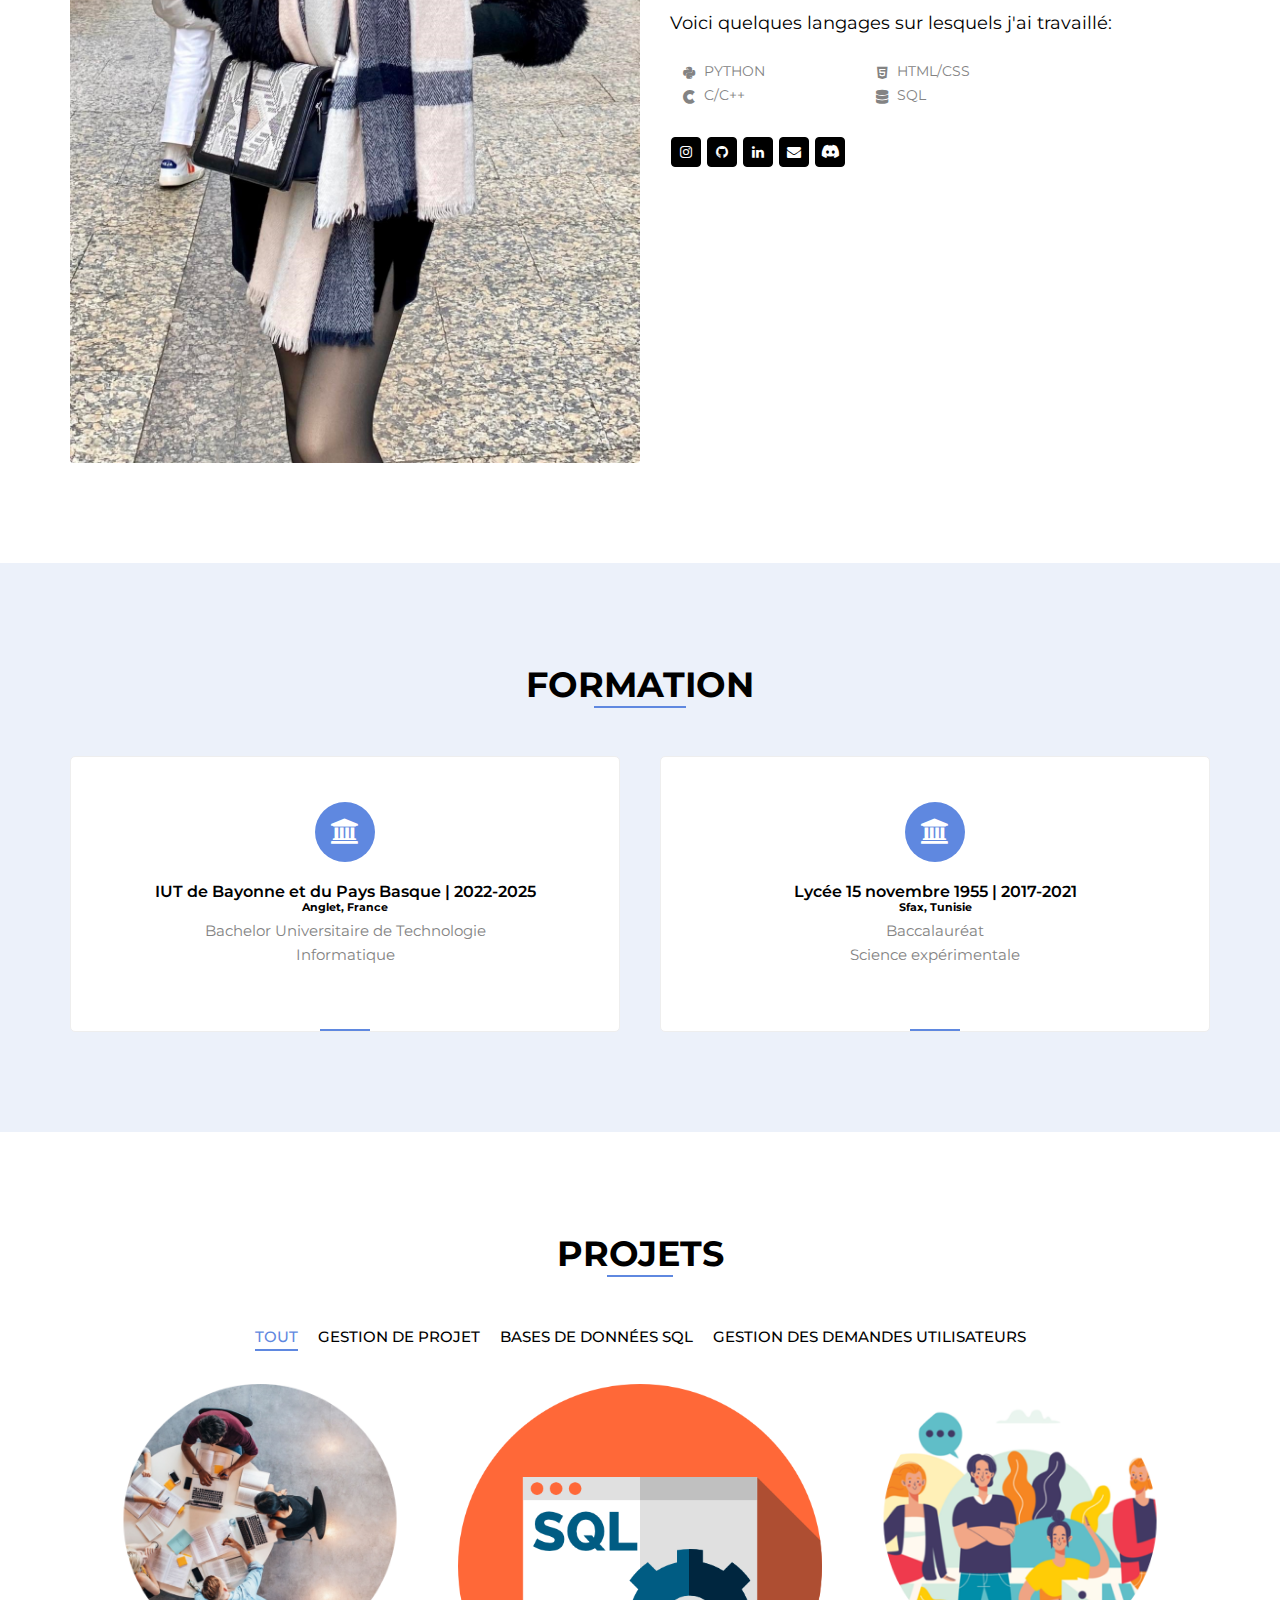
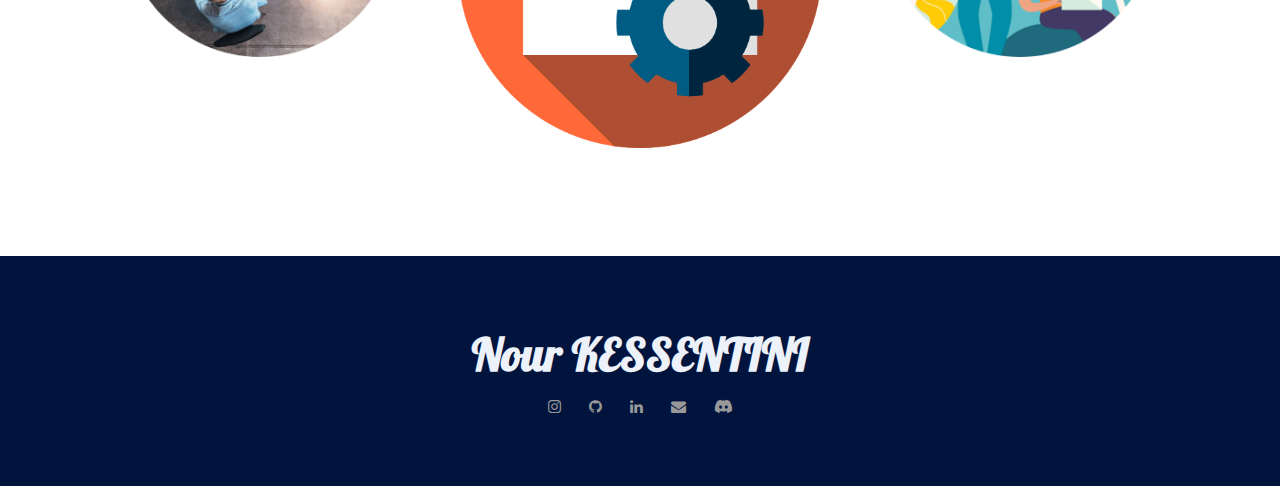
==== commit 01fd4676: "asba" ====
--- a/index.html
+++ b/index.html
@@ -164,186 +164,58 @@
       <div class="container">
          <div class="row">
             <div class="title text-center">
-               <h1>Projets IUT</h1>
+               <h1>Projets</h1>
             </div>
          </div>
          <div class="row">
             <div class="filter-btn">
                <ul id="filterBtn">
                   <li class="active" data-target="all">Tout</li>
-                  <li data-target="c1">Compétence 1</li>
-                  <li data-target="c2">Compétence 2</li>
-                  <li data-target="c3">Compétence 3</li>
-                  <li data-target="c4">Compétence 4</li>
-                  <li data-target="c5">Compétence 5</li>
-                  <li data-target="c6">Compétence 6</li>
+                  <li data-target="1">Gestion de projet</li>
+                  <li data-target="2">Bases de données SQL</li>
+                  <li data-target="3">Gestion des demandes utilisateurs</li>
                </ul>
             </div>
          </div>
          <div class="row">
             <div class="gallery">
-               <div class="item" data-id="c1">
+               <div class="item" data-id="1">
                   <div class="inner">
-                     <img src="./img/portfolio/s1.01.png" alt="portfolio" />
+                     <img src="./img/portfolio/projet.png" alt="portfolio" />
                      <div class="overlay">
                         <span class="fa fa-plus"></span>
                         <center>
-                           <h4>S1.01</h4>
+                           <h4>Gestion de projet</h4>
                         </center>
-                        <a target="_blank" href="S3.01A-Developpement-d-application-et-Gestion-de-projet-V-1-5.zip"><i
-                              class="fa fa-download"></i></a>
-                     </div>
-                  </div>
-               </div>
-               <div class="item" data-id="c1">
+                        <a href="./projet.html"><p>Lire plus</p></a>
+                     </div>
+                  </div>
+               </div>
+               <div class="item" data-id="2">
                   <div class="inner">
-                     <img src="./img/portfolio/s2.01.png" alt="portfolio" />
+                     <img src="./img/portfolio/sql.png" alt="portfolio" />
                      <div class="overlay">
                         <span class="fa fa-plus"></span>
                         <center>
-                           <h4>S2.01</h4>
+                           <h4>Base de donnée SQL</h4>
                         </center>
-                        <a target="_blank" href="S3.01A-Developpement-d-application-et-Gestion-de-projet-V-1-5.zip"><i
-                              class="fa fa-download"></i></a>
-                     </div>
-                  </div>
-               </div>
-
-               <div class="item" data-id="c2">
+                        <a href="./sql.html"><p>Lire plus</p></a>
+                     </div>
+                  </div>
+               </div>
+
+               <div class="item" data-id="3">
                   <div class="inner">
-                     <img src="./img/portfolio/s1.02.png" alt="portfolio" />
+                     <img src="./img/portfolio/utilisateur.png" alt="portfolio" />
                      <div class="overlay">
                         <span class="fa fa-plus"></span>
                         <center>
-                           <h4>S1.02</h4>
+                           <h4>Gestion des demandes utilisateurs</h4>
                         </center>
-                        <a target="_blank" href="S3.01A-Developpement-d-application-et-Gestion-de-projet-V-1-5.zip"><i
-                              class="fa fa-download"></i></a>
-                     </div>
-                  </div>
-               </div>
-               <div class="item" data-id="c2">
-                  <div class="inner">
-                     <img src="./img/portfolio/s2.02.png" alt="portfolio" />
-                     <div class="overlay">
-                        <span class="fa fa-plus"></span>
-                        <center>
-                           <h4>S2.02</h4>
-                        </center>
-                        <a target="_blank" href="S3.01A-Developpement-d-application-et-Gestion-de-projet-V-1-5.zip"><i
-                              class="fa fa-download"></i></a>
-                     </div>
-                  </div>
-               </div>
-
-               <div class="item" data-id="c3">
-                  <div class="inner">
-                     <img src="./img/portfolio/s1.03.png" alt="portfolio" />
-                     <div class="overlay">
-                        <span class="fa fa-plus"></span>
-                        <center>
-                           <h4>S1.03</h4>
-                        </center>
-                        <a target="_blank" href="S3.01A-Developpement-d-application-et-Gestion-de-projet-V-1-5.zip"><i
-                              class="fa fa-download"></i></a>
-                     </div>
-                  </div>
-               </div>
-               <div class="item" data-id="c3">
-                  <div class="inner">
-                     <img src="./img/portfolio/s2.03.png" alt="portfolio" />
-                     <div class="overlay">
-                        <span class="fa fa-plus"></span>
-                        <center>
-                           <h4>S2.03</h4>
-                        </center>
-                        <a target="_blank" href="S3.01A-Developpement-d-application-et-Gestion-de-projet-V-1-5.zip"><i
-                              class="fa fa-download"></i></a>
-                     </div>
-                  </div>
-               </div>
-
-               <div class="item" data-id="c4">
-                  <div class="inner">
-                     <img src="./img/portfolio/s1.04.png" alt="portfolio" />
-                     <div class="overlay">
-                        <span class="fa fa-plus"></span>
-                        <center>
-                           <h4>S1.04</h4>
-                        </center>
-                        <a target="_blank" href="S3.01A-Developpement-d-application-et-Gestion-de-projet-V-1-5.zip"><i
-                              class="fa fa-download"></i></a>
-                     </div>
-                  </div>
-               </div>
-               <div class="item" data-id="c4">
-                  <div class="inner">
-                     <img src="./img/portfolio/s2.04.png" alt="portfolio" />
-                     <div class="overlay">
-                        <span class="fa fa-plus"></span>
-                        <center>
-                           <h4>S2.04</h4>
-                        </center>
-                        <a target="_blank" href="S3.01A-Developpement-d-application-et-Gestion-de-projet-V-1-5.zip"><i
-                              class="fa fa-download"></i></a>
-                     </div>
-                  </div>
-               </div>
-
-               <div class="item" data-id="c5">
-                  <div class="inner">
-                     <img src="./img/portfolio/s1.05.png" alt="portfolio" />
-                     <div class="overlay">
-                        <span class="fa fa-plus"></span>
-                        <center>
-                           <h4>S1.05</h4>
-                        </center>
-                        <a target="_blank" href="S3.01A-Developpement-d-application-et-Gestion-de-projet-V-1-5.zip"><i
-                              class="fa fa-download"></i></a>
-                     </div>
-                  </div>
-               </div>
-               <div class="item" data-id="c5">
-                  <div class="inner">
-                     <img src="./img/portfolio/s2.05.png" alt="portfolio" />
-                     <div class="overlay">
-                        <span class="fa fa-plus"></span>
-                        <center>
-                           <h4>S2.05</h4>
-                        </center>
-                        <a target="_blank" href="S3.01A-Developpement-d-application-et-Gestion-de-projet-V-1-5.zip"><i
-                              class="fa fa-download"></i></a>
-                     </div>
-                  </div>
-               </div>
-
-               <div class="item" data-id="c6">
-                  <div class="inner">
-                     <img src="./img/portfolio/s1.06.png" alt="portfolio" />
-                     <div class="overlay">
-                        <span class="fa fa-plus"></span>
-                        <center>
-                           <h4>S1.06</h4>
-                        </center>
-                        <a target="_blank" href="S3.01A-Developpement-d-application-et-Gestion-de-projet-V-1-5.zip"><i
-                              class="fa fa-download"></i></a>
-                     </div>
-                  </div>
-               </div>
-               <div class="item" data-id="c6">
-                  <div class="inner">
-                     <img src="./img/portfolio/s2.06.png" alt="portfolio" />
-                     <div class="overlay">
-                        <span class="fa fa-plus"></span>
-                        <center>
-                           <h4>S2.06</h4>
-                        </center>
-                        <a target="_blank" href="S3.01A-Developpement-d-application-et-Gestion-de-projet-V-1-5.zip"><i
-                              class="fa fa-download"></i></a>
-                     </div>
-                  </div>
-               </div>
-
+                        <a href="./utilisateur.html"><p>Lire plus</p></a>
+                     </div>
+                  </div>
+               </div>
             </div>
          </div>
       </div>
